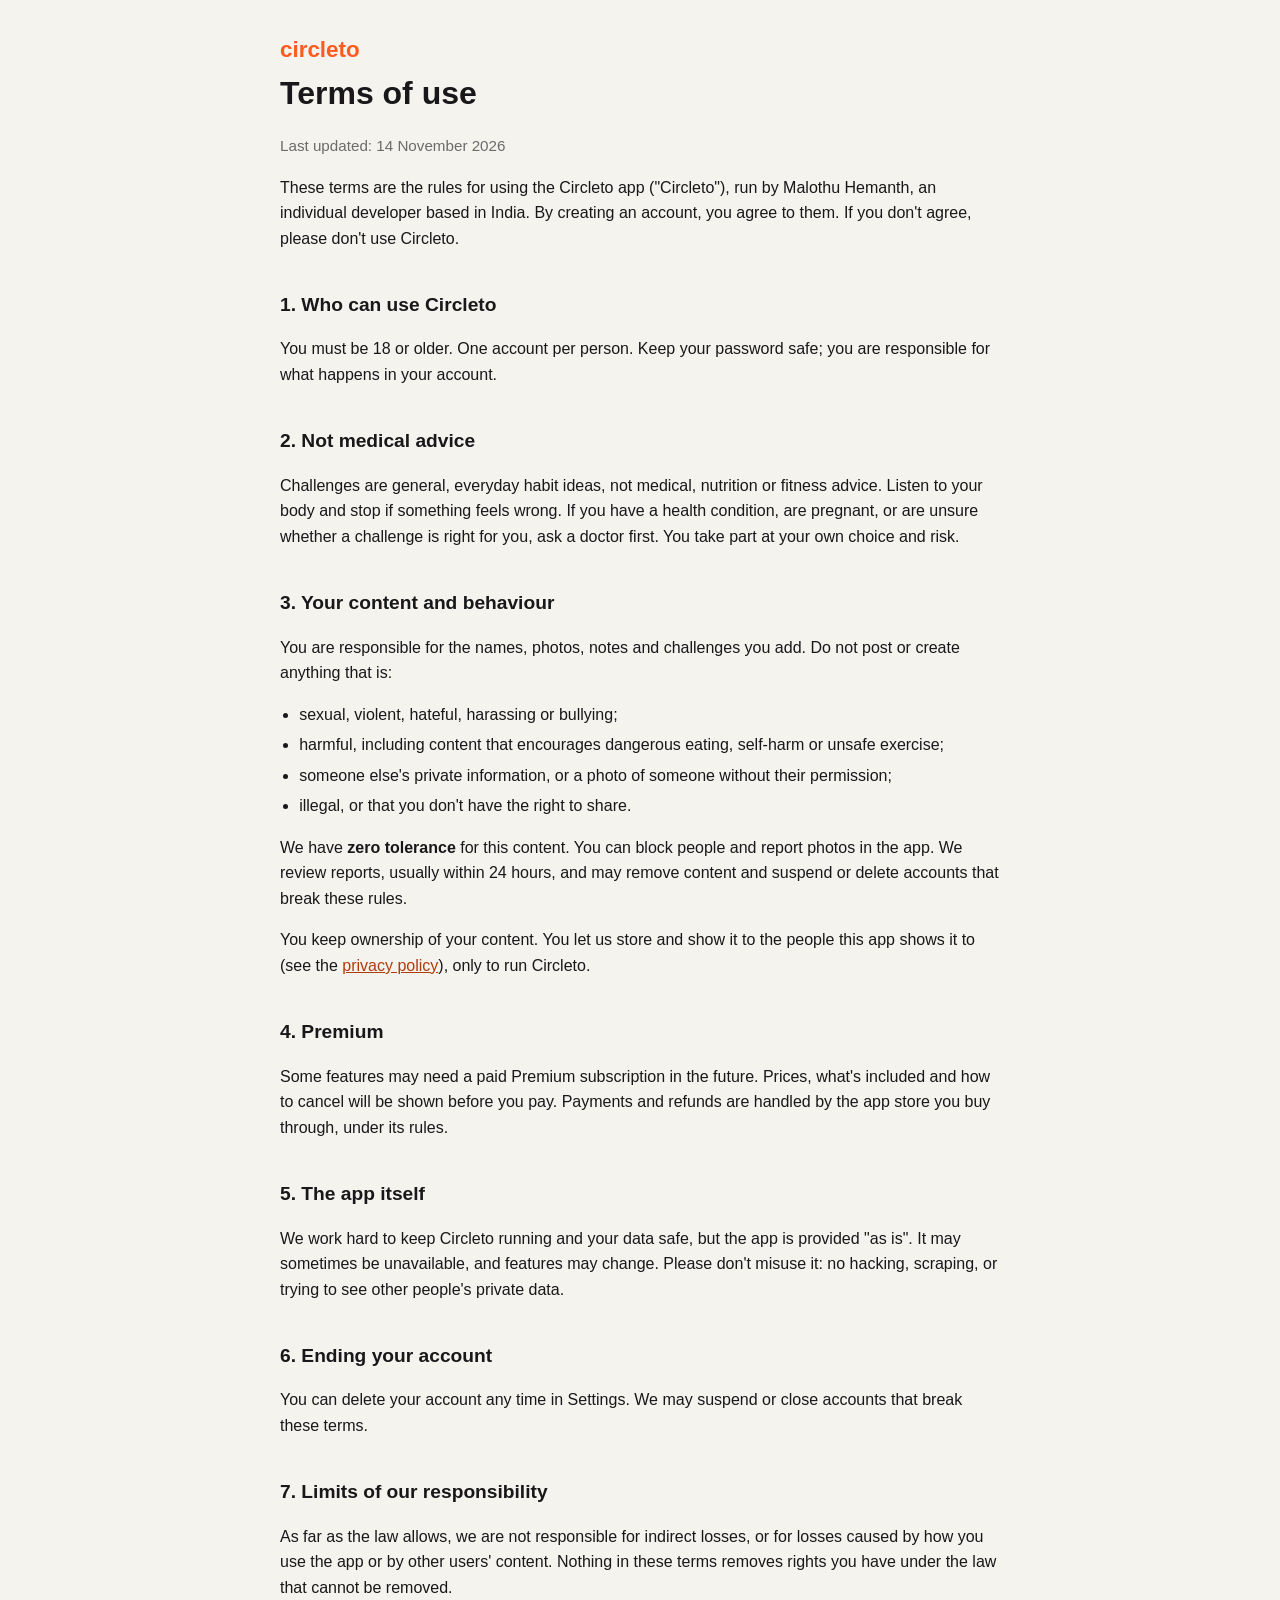
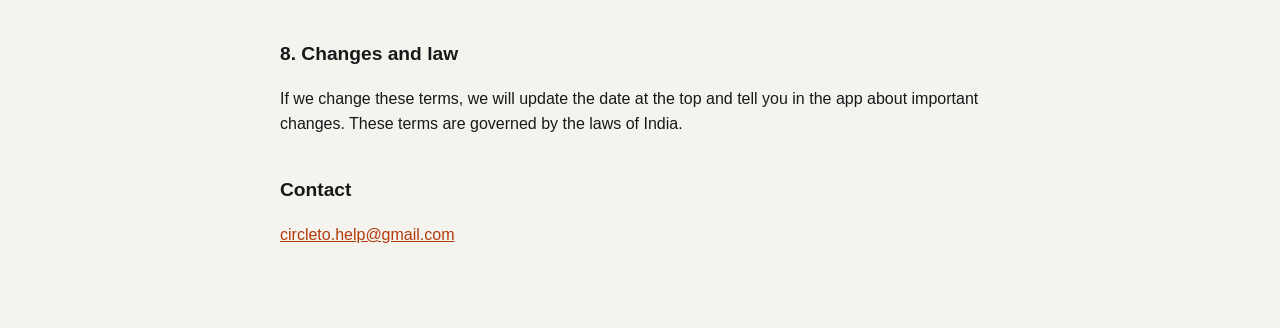
==== circleto/terms.html @ b0643a5c "Add files via upload" ====
<!DOCTYPE html>
<html lang="en"><head><meta charset="utf-8"><meta name="viewport" content="width=device-width,initial-scale=1">
<title>Terms of use · Circleto</title><link rel="stylesheet" href="style.css"></head>
<body>
<a class="brand" href="index.html">circleto</a>
<h1>Terms of use</h1>
<p class="muted">Last updated: 14 November 2026</p>

<p>These terms are the rules for using the Circleto app ("Circleto"), run by Malothu Hemanth, an individual developer based in India. By creating an account, you agree to them. If you don't agree, please don't use Circleto.</p>

<h2>1. Who can use Circleto</h2>
<p>You must be 18 or older. One account per person. Keep your password safe; you are responsible for what happens in your account.</p>

<h2>2. Not medical advice</h2>
<p>Challenges are general, everyday habit ideas, not medical, nutrition or fitness advice. Listen to your body and stop if something feels wrong. If you have a health condition, are pregnant, or are unsure whether a challenge is right for you, ask a doctor first. You take part at your own choice and risk.</p>

<h2>3. Your content and behaviour</h2>
<p>You are responsible for the names, photos, notes and challenges you add. Do not post or create anything that is:</p>
<ul>
<li>sexual, violent, hateful, harassing or bullying;</li>
<li>harmful, including content that encourages dangerous eating, self-harm or unsafe exercise;</li>
<li>someone else's private information, or a photo of someone without their permission;</li>
<li>illegal, or that you don't have the right to share.</li>
</ul>
<p>We have <b>zero tolerance</b> for this content. You can block people and report photos in the app. We review reports, usually within 24 hours, and may remove content and suspend or delete accounts that break these rules.</p>
<p>You keep ownership of your content. You let us store and show it to the people this app shows it to (see the <a href="privacy.html">privacy policy</a>), only to run Circleto.</p>

<h2>4. Premium</h2>
<p>Some features may need a paid Premium subscription in the future. Prices, what's included and how to cancel will be shown before you pay. Payments and refunds are handled by the app store you buy through, under its rules.</p>

<h2>5. The app itself</h2>
<p>We work hard to keep Circleto running and your data safe, but the app is provided "as is". It may sometimes be unavailable, and features may change. Please don't misuse it: no hacking, scraping, or trying to see other people's private data.</p>

<h2>6. Ending your account</h2>
<p>You can delete your account any time in Settings. We may suspend or close accounts that break these terms.</p>

<h2>7. Limits of our responsibility</h2>
<p>As far as the law allows, we are not responsible for indirect losses, or for losses caused by how you use the app or by other users' content. Nothing in these terms removes rights you have under the law that cannot be removed.</p>

<h2>8. Changes and law</h2>
<p>If we change these terms, we will update the date at the top and tell you in the app about important changes. These terms are governed by the laws of India.</p>

<h2>Contact</h2>
<p><a href="mailto:circleto.help@gmail.com">circleto.help@gmail.com</a></p>
</body></html>
---- circleto/style.css ----
body{font-family:-apple-system,BlinkMacSystemFont,"Segoe UI",Roboto,Arial,sans-serif;max-width:720px;margin:0 auto;padding:32px 20px 64px;line-height:1.6;color:#18181A;background:#F5F3EE}
h1{font-size:2rem;margin:0 0 4px}h2{font-size:1.2rem;margin-top:2em}
.muted{color:#6B6B6B;font-size:.95rem}a{color:#B33A0B}
.brand{font-weight:800;font-size:1.4rem;color:#FF5A1F;text-decoration:none}
ul{padding-left:1.2em}li{margin:.3em 0}
@media (prefers-color-scheme:dark){body{background:#0E0E0F;color:#EDEDED}.muted{color:#A0A0A0}a{color:#FF9466}}
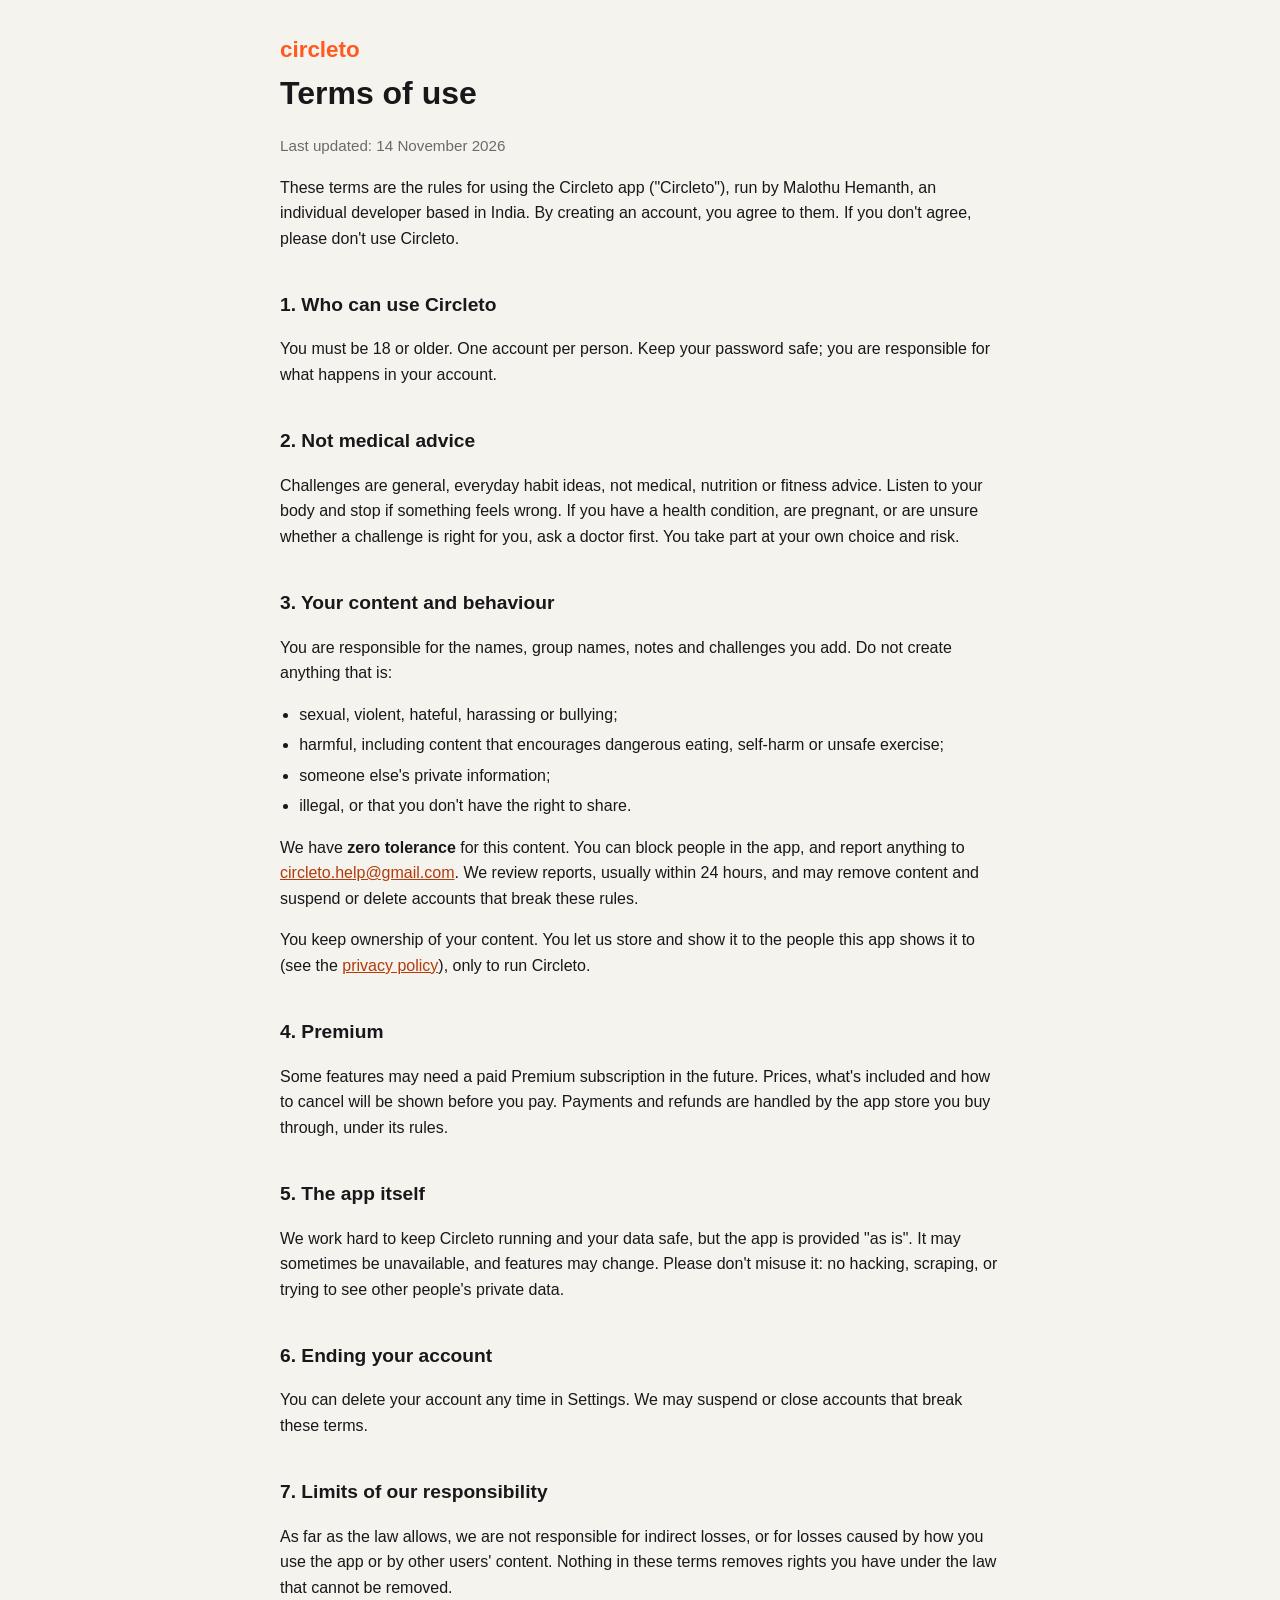
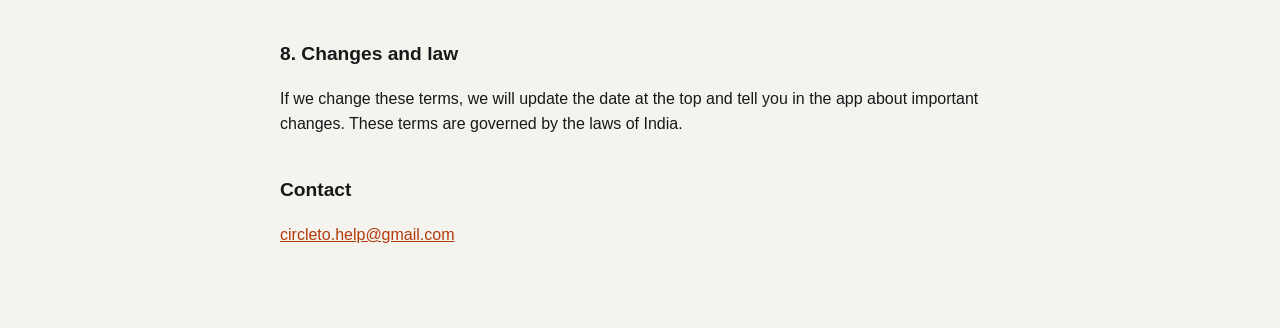
==== commit d25b0a69: "Add files via upload" ====
--- a/circleto/terms.html
+++ b/circleto/terms.html
@@ -15,14 +15,14 @@
 <p>Challenges are general, everyday habit ideas, not medical, nutrition or fitness advice. Listen to your body and stop if something feels wrong. If you have a health condition, are pregnant, or are unsure whether a challenge is right for you, ask a doctor first. You take part at your own choice and risk.</p>
 
 <h2>3. Your content and behaviour</h2>
-<p>You are responsible for the names, photos, notes and challenges you add. Do not post or create anything that is:</p>
+<p>You are responsible for the names, group names, notes and challenges you add. Do not create anything that is:</p>
 <ul>
 <li>sexual, violent, hateful, harassing or bullying;</li>
 <li>harmful, including content that encourages dangerous eating, self-harm or unsafe exercise;</li>
-<li>someone else's private information, or a photo of someone without their permission;</li>
+<li>someone else's private information;</li>
 <li>illegal, or that you don't have the right to share.</li>
 </ul>
-<p>We have <b>zero tolerance</b> for this content. You can block people and report photos in the app. We review reports, usually within 24 hours, and may remove content and suspend or delete accounts that break these rules.</p>
+<p>We have <b>zero tolerance</b> for this content. You can block people in the app, and report anything to <a href="mailto:circleto.help@gmail.com">circleto.help@gmail.com</a>. We review reports, usually within 24 hours, and may remove content and suspend or delete accounts that break these rules.</p>
 <p>You keep ownership of your content. You let us store and show it to the people this app shows it to (see the <a href="privacy.html">privacy policy</a>), only to run Circleto.</p>
 
 <h2>4. Premium</h2>
